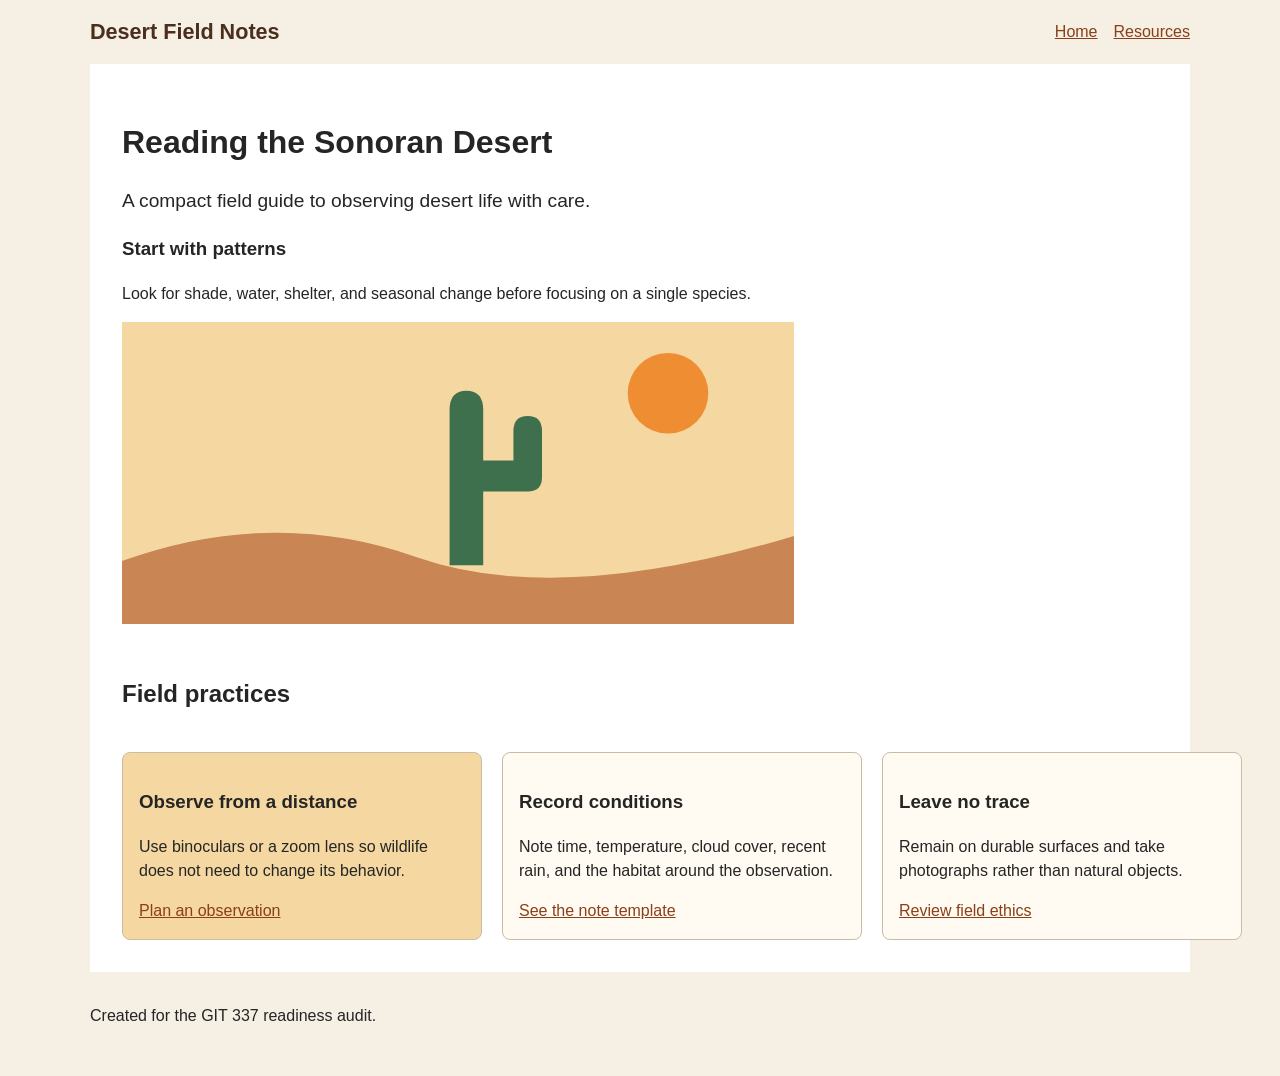
==== ASSESSMENT-Desert-Field-Notes-Starter/index.html @ 5bb89169 "added files" ====
<!doctype html>
<html>
  <head>
    <meta charset="utf-8">
    <title>Desert Field Notes</title>
    <link rel="stylesheet" href="css/styles.css">
  </head>
  <body>
    <header class="site-header">
      <a class="site-name" href="index.html">Desert Field Notes</a>
      <nav aria-label="Primary navigation">
        <ul class="nav-list">
          <li><a href="index.html">Home</a></li>
          <li><a href="resource.html">Resources</a></li>
        </ul>
      </nav>
    </header>

    <main>
      <h1>Reading the Sonoran Desert</h1>
      <p class="lede">A compact field guide to observing desert life with care.</p>

      <section class="intro">
        <h3>Start with patterns</h3>
        <p>Look for shade, water, shelter, and seasonal change before focusing on a single species.</p>
        <img src="images/saguaro-study.svg" alt="image123">
      </section>

      <section class="cards" aria-labelledby="field-practices">
        <h2 id="field-practices">Field practices</h2>
        <article class="card featured" id="featured-card">
          <h3>Observe from a distance</h3>
          <p>Use binoculars or a zoom lens so wildlife does not need to change its behavior.</p>
          <a href="pages/resources.html">Plan an observation</a>
        </article>
        <article class="card">
          <h3>Record conditions</h3>
          <p>Note time, temperature, cloud cover, recent rain, and the habitat around the observation.</p>
          <a href="pages/resources.html#notes">See the note template</a>
        </article>
        <article class="card">
          <h3>Leave no trace</h3>
          <p>Remain on durable surfaces and take photographs rather than natural objects.</p>
          <a href="pages/resources.html#ethics">Review field ethics</a>
        </article>
      </section>
    </main>

    <footer>
      <p>Created for the GIT 337 readiness audit.</p>
    </footer>
  </body>
</html>
---- ASSESSMENT-Desert-Field-Notes-Starter/css/styles.css ----
* {
  box-sizing: border-box;
}

body {
  margin: 0;
  color: #252525;
  background: #f5efe4;
  font-family: Arial, Helvetica, sans-serif;
  line-height: 1.5;
}

a {
  color: #8b3f16;
}

a:focus {
  outline: none;
}

.site-header,
main,
footer {
  width: 1100px;
  margin-inline: auto;
}

.site-header {
  display: flex;
  align-items: center;
  justify-content: space-between;
  padding-block: 1rem;
}

.site-name {
  color: #4b2e1d;
  font-size: 1.35rem;
  font-weight: 700;
  text-decoration: none;
}

.nav-list {
  display: flex;
  gap: 1rem;
  margin: 0;
  padding: 0;
  list-style: none;
}

main {
  padding: 2rem;
  background: #fff;
}

.lede {
  max-width: 60ch;
  font-size: 1.2rem;
}

.intro img {
  display: block;
  width: 100%;
  max-width: 42rem;
  height: auto;
}

.cards {
  display: grid;
  grid-template-columns: repeat(3, 360px);
  gap: 1.25rem;
  margin-top: 2rem;
}

.cards > h2 {
  grid-column: 1 / -1;
}

.card {
  padding: 1rem;
  border: 1px solid #cbbba5;
  border-radius: .5rem;
  background: #fffaf2;
}

#featured-card {
  background: #f4d7a1;
}

.featured {
  background: #dce9d5;
}

.button {
  display: inline-block;
  padding: .65rem 1rem;
  color: white;
  background: #8b3f16;
  border-radius: .35rem;
  text-decoration: none;
}

footer {
  padding-block: 1rem 2rem;
}

@media (min-width: 700px) and (max-width: 500px) {
  .site-header {
    flex-direction: column;
    align-items: flex-start;
  }

  .cards {
    grid-template-columns: 1fr;
  }
}
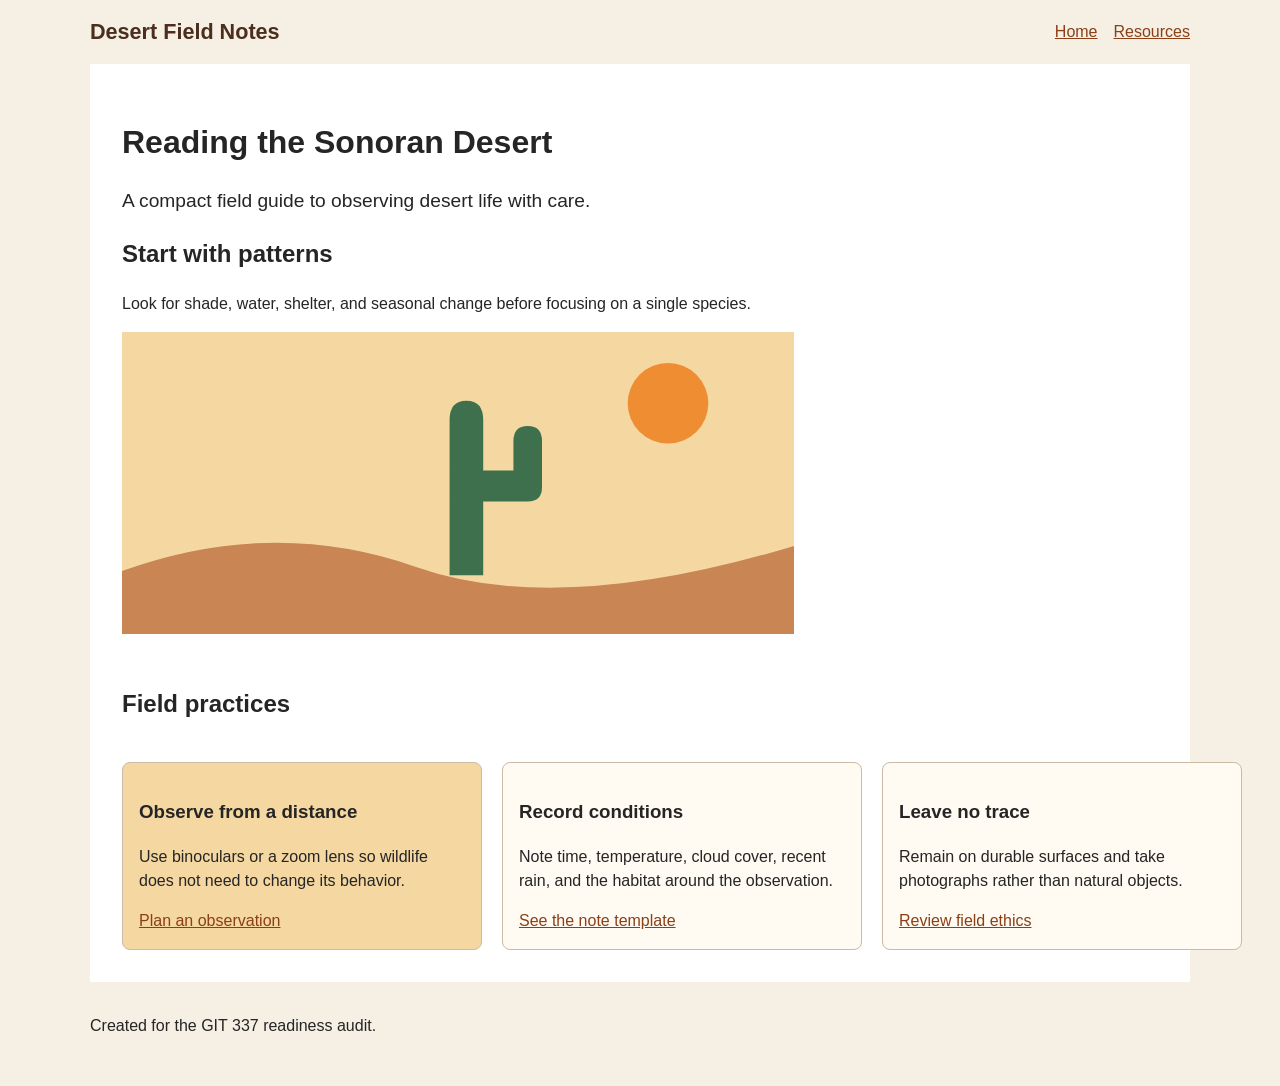
==== commit 927e8a34: "update index.html intro section hierarchy changed h3 to h2" ====
--- a/ASSESSMENT-Desert-Field-Notes-Starter/index.html
+++ b/ASSESSMENT-Desert-Field-Notes-Starter/index.html
@@ -1,7 +1,8 @@
 <!doctype html>
-<html>
+<html lang="en">
   <head>
     <meta charset="utf-8">
+    <meta name="viewport" content="width=device-width, initial-scale=1.0" />
     <title>Desert Field Notes</title>
     <link rel="stylesheet" href="css/styles.css">
   </head>
@@ -10,8 +11,8 @@
       <a class="site-name" href="index.html">Desert Field Notes</a>
       <nav aria-label="Primary navigation">
         <ul class="nav-list">
-          <li><a href="index.html">Home</a></li>
-          <li><a href="resource.html">Resources</a></li>
+          <li><a href="../ASSESSMENT-Desert-Field-Notes-Starter/index.html">Home</a></li>
+          <li><a href="pages/resources.html">Resources</a></li>
         </ul>
       </nav>
     </header>
@@ -21,7 +22,7 @@
       <p class="lede">A compact field guide to observing desert life with care.</p>
 
       <section class="intro">
-        <h3>Start with patterns</h3>
+        <h2>Start with patterns</h2>
         <p>Look for shade, water, shelter, and seasonal change before focusing on a single species.</p>
         <img src="images/saguaro-study.svg" alt="image123">
       </section>
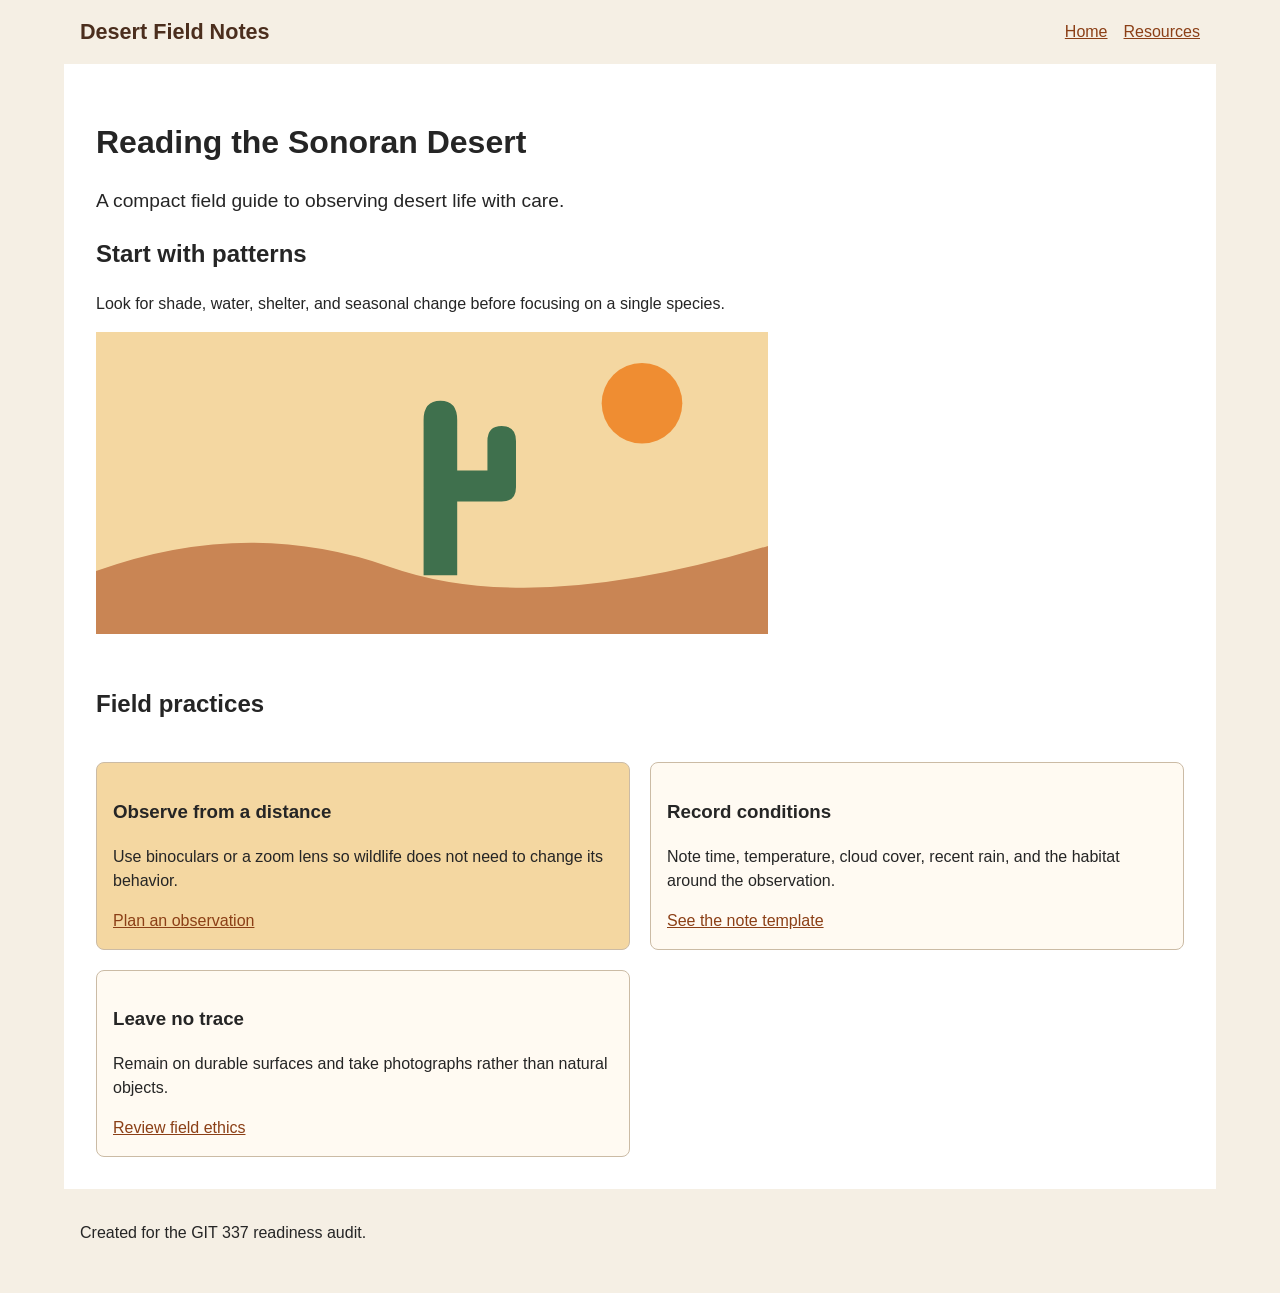
==== commit 383a3566: "update index.html removed line 5 slash" ====
--- a/ASSESSMENT-Desert-Field-Notes-Starter/index.html
+++ b/ASSESSMENT-Desert-Field-Notes-Starter/index.html
@@ -2,7 +2,7 @@
 <html lang="en">
   <head>
     <meta charset="utf-8">
-    <meta name="viewport" content="width=device-width, initial-scale=1.0" />
+    <meta name="viewport" content="width=device-width, initial-scale=1.0">
     <title>Desert Field Notes</title>
     <link rel="stylesheet" href="css/styles.css">
   </head>
@@ -24,7 +24,7 @@
       <section class="intro">
         <h2>Start with patterns</h2>
         <p>Look for shade, water, shelter, and seasonal change before focusing on a single species.</p>
-        <img src="images/saguaro-study.svg" alt="image123">
+        <img src="images/saguaro-study.svg" alt="A depiction of a simplistic desert. The background is a beige color with the bottom of the image depicting brown, rolling sands. In the center stands a single green cactus, and in the upper right corner a circular golden sun.">
       </section>
 
       <section class="cards" aria-labelledby="field-practices">
--- a/ASSESSMENT-Desert-Field-Notes-Starter/css/styles.css
+++ b/ASSESSMENT-Desert-Field-Notes-Starter/css/styles.css
@@ -14,15 +14,18 @@
   color: #8b3f16;
 }
 
-a:focus {
-  outline: none;
+input:focus {
+  outline: 3px;
+  outline-offset: 2px;
 }
 
 .site-header,
 main,
 footer {
-  width: 1100px;
+  width: 90%;
+  max-width: 1200px;
   margin-inline: auto;
+  padding-inline: 1rem;
 }
 
 .site-header {
@@ -66,7 +69,7 @@
 
 .cards {
   display: grid;
-  grid-template-columns: repeat(3, 360px);
+  grid-template-columns: repeat(auto-fit, minmax(360px, 1fr));
   gap: 1.25rem;
   margin-top: 2rem;
 }
@@ -103,7 +106,7 @@
   padding-block: 1rem 2rem;
 }
 
-@media (min-width: 700px) and (max-width: 500px) {
+@media (min-width: 500px) and (max-width: 700px) {
   .site-header {
     flex-direction: column;
     align-items: flex-start;
